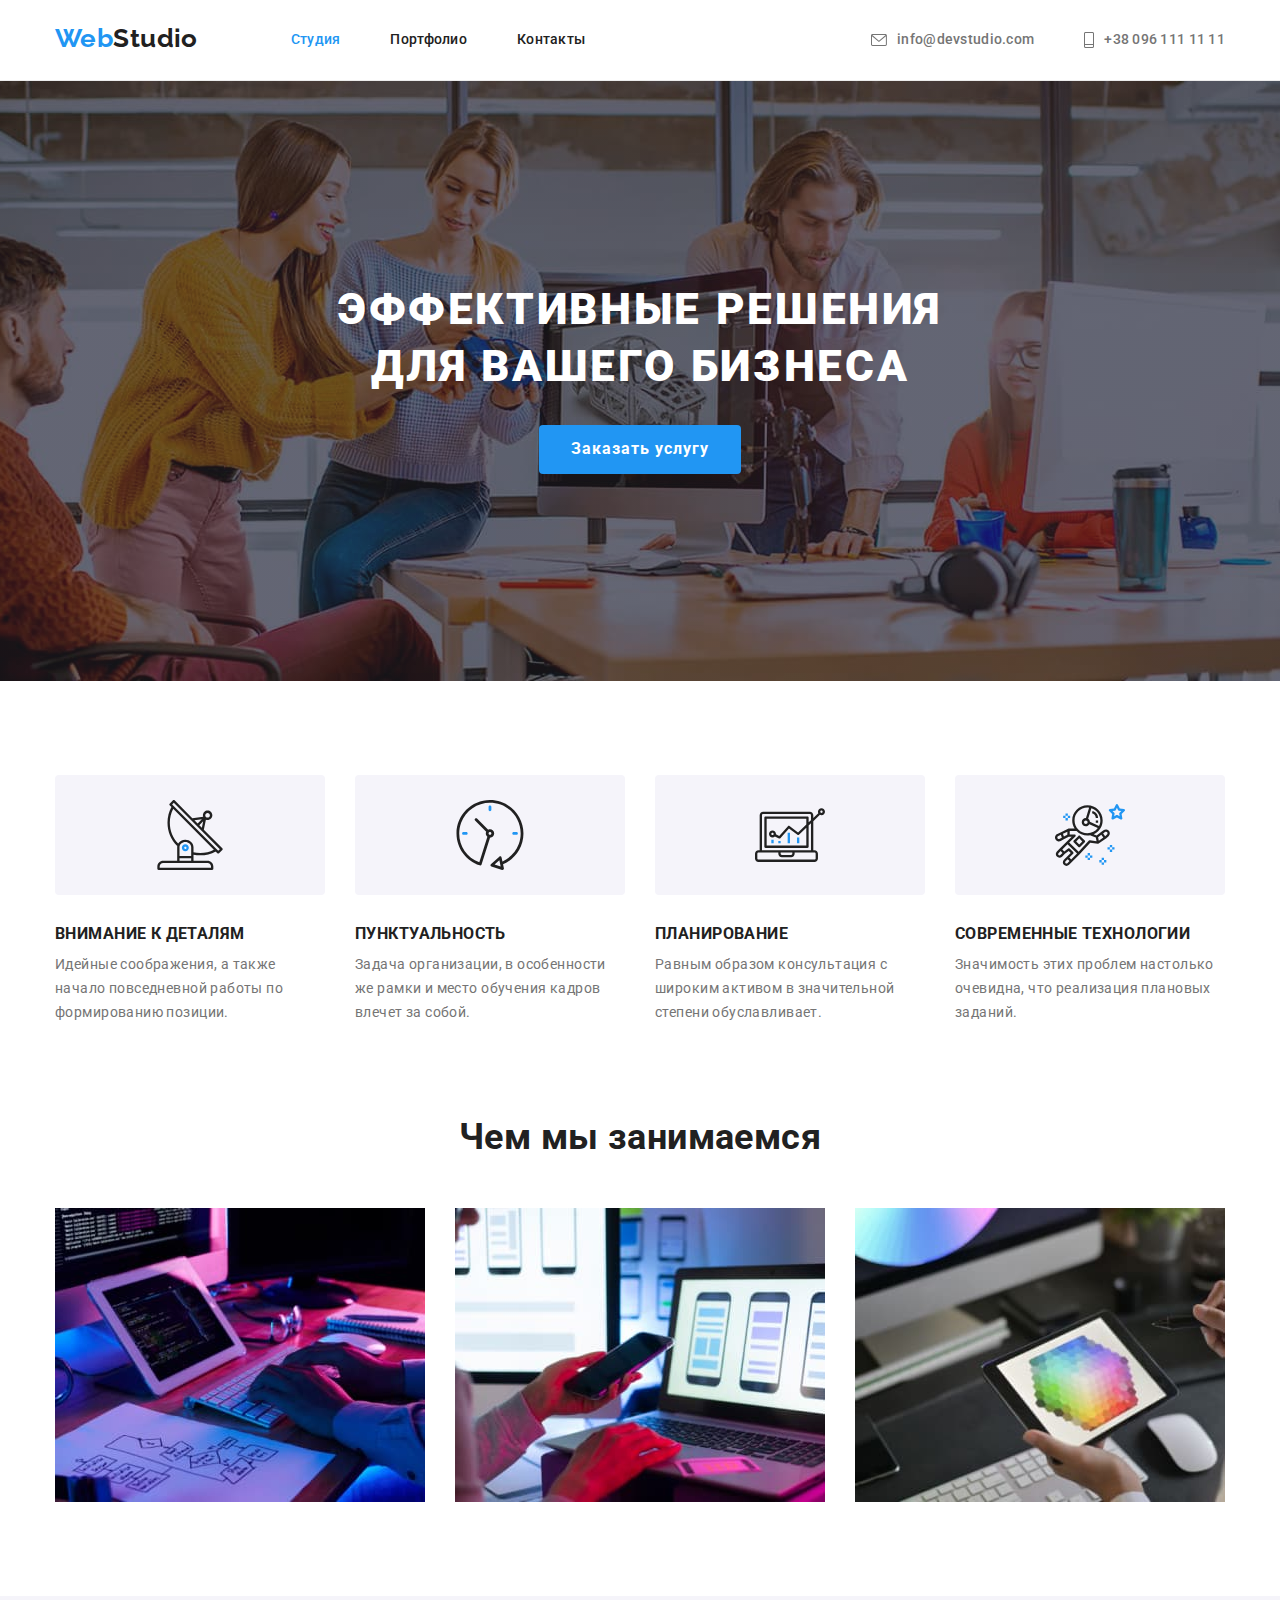
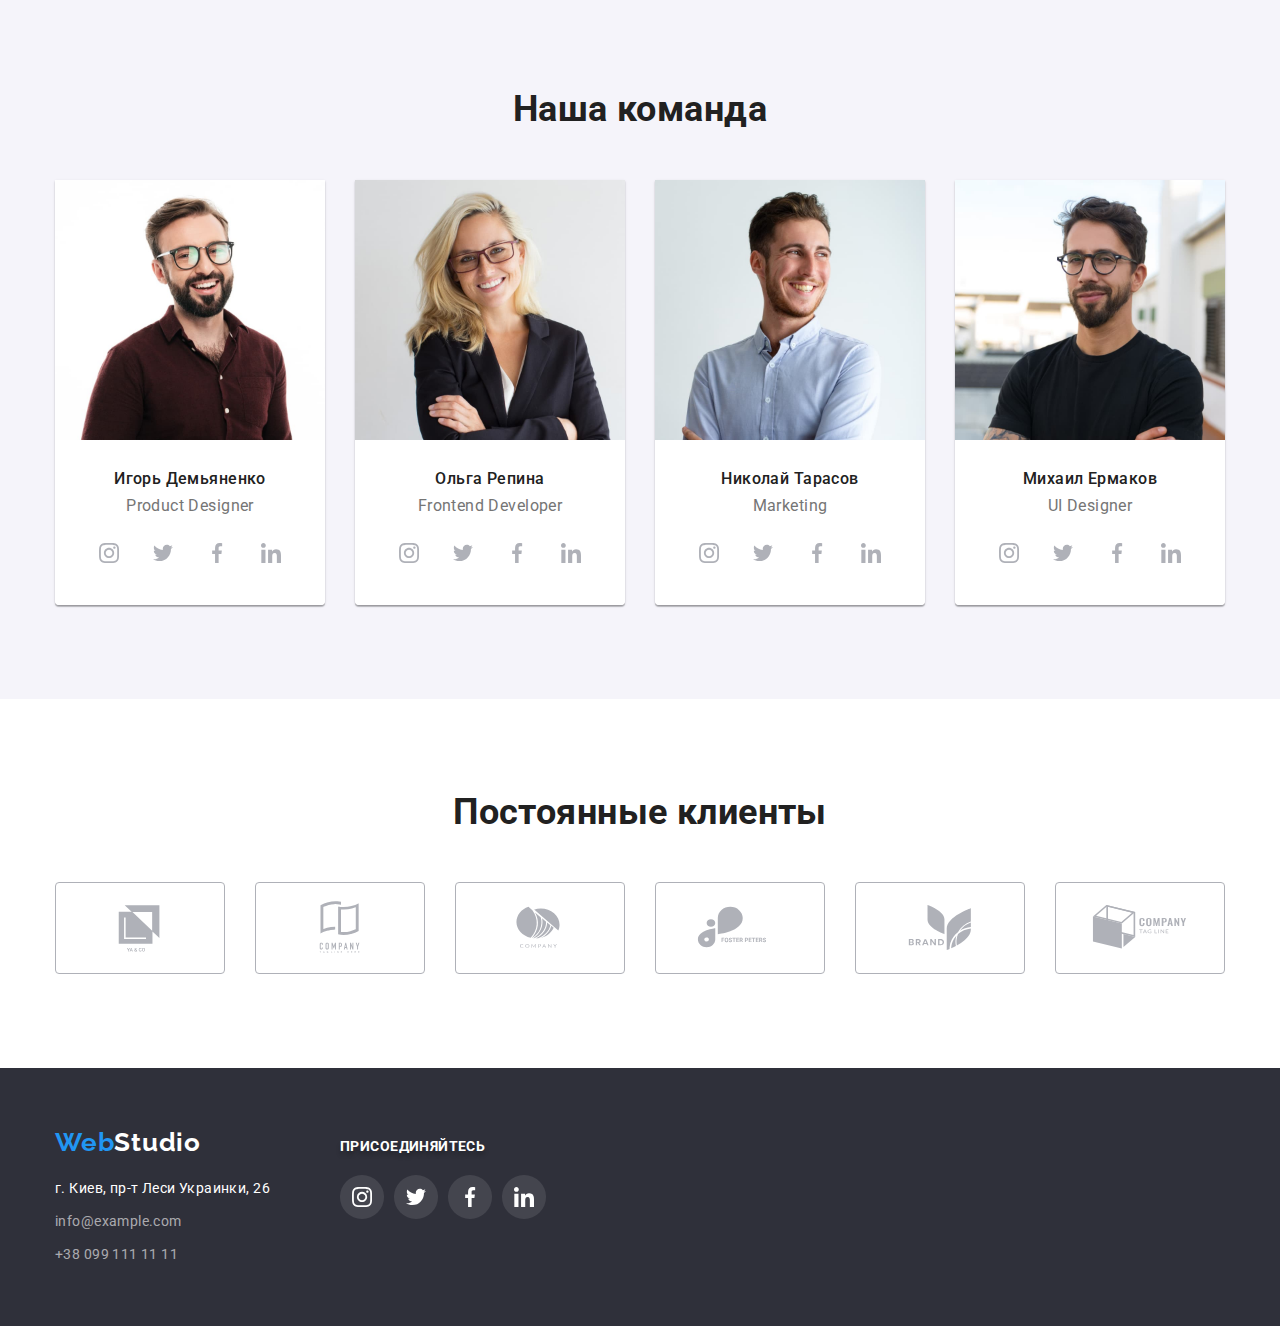
==== index.html @ 649fbcde "hw-5.0" ====
<!DOCTYPE html>
<html lang="ru">
  <head>
    <meta charset="UTF-8" />
    <meta http-equiv="X-UA-Compatible" content="IE=edge" />
    <meta name="viewport" content="width=device-width, initial-scale=1.0" />
    <title>Студия</title>
    <link rel="preconnect" href="https://fonts.googleapis.com">
    <link rel="preconnect" href="https://fonts.gstatic.com" crossorigin>
    <link href="https://fonts.googleapis.com/css2?family=Raleway:wght@700&family=Roboto:wght@400;500;700;900&display=swap"
      rel="stylesheet">
    <link rel="stylesheet" href="https://cdnjs.cloudflare.com/ajax/libs/modern-normalize/1.1.0/modern-normalize.min.css" />
    <link rel="stylesheet" href="css/style.css" />
  </head>

  <body>
    <!--top line-->
    <header class="header">
      <div class="container header-wrap">
        <nav class="nav">
        <!--retur to main paig-->
        <a href="./index.html" class="logo"><span class="logo-accent">Web</span>Studio</a>
        <!--nav-->
        <ul class="site-nav list">
          <li class="top-item">
            <a class="top_link current" href="./index.html">Студия</a>
          </li>
          <li class="top-item">
            <a class="top_link" href="./portfolio.html">Портфолио</a>
          </li>
          <li class="top-item">
            <a class="top_link" href="">Контакты</a>
          </li>
        </ul>
      </nav>
      <!--contacts-->
      <ul class="top-contacts list">
        <li class="contact-item">
          <a class="top_contact" href="mailto:info@devstudio.com">
            <svg class="top-contact-icon" width="16" height="12">
              <use href="img/icons.svg#icon-email">
              </use>
            </svg>info@devstudio.com</a>
        </li>
        <li class="contact-item">
          <a class="top_contact" href="telto:+380961111111">
            <svg class="top-contact-icon" width="10" height="16">
              <use href="img/icons.svg#icon-phone"></use>
            </svg>+38 096 111 11 11</a>
        </li>
      </ul>
    </div>
    </header>

    <main>
      <!--section 1-->
      <section class="hero overlay">
        <div class="container">
          <h1 class="hero_title">Эффективные решения для вашего бизнеса</h1>
          <button class="button_primary">Заказать услугу</button>
        </div>
      </section>

      <!--section 2-->
      <section class="section-features">
      <div class="container top-padding">
          <!--title "Особенности" need to hide whit styles CSS-->
          <h2 class="features">Особенности</h2>
          <ul class="features-list list">
            <li class="features-item">
              <div class="features-icons">
                <svg class="features-icon" width="70" height="70">
                  <use href="img/icons.svg#icon-antenna"></use>
                </svg>
              </div>
              <h3 class="features_title">Внимание к деталям</h3>
              <p>Идейные соображения, а также начало повседневной работы по формированию позиции.</p>
            </li>
            <li class="features-item">
              <div class="features-icons">
                <svg class="features-icon" width="70" height="70">
                  <use href="img/icons.svg#icon-clock"></use>
                </svg>
              </div>
              <h3 class="features_title">Пунктуальность</h3>
              <p>
                Задача организации, в особенности же рамки и место обучения кадров влечет за собой.
              </p>
            </li>
            <li class="features-item">
              <div class="features-icons">
                <svg class="features-icon" width="70" height="70">
                  <use href="img/icons.svg#icon-diagram"></use>
                </svg>
              </div>
              <h3 class="features_title">Планирование</h3>
              <p>
                Равным образом консультация с широким активом в значительной степени обуславливает.
              </p>
            </li>
            <li class="features-item">
              <div class="features-icons">
                <svg class="features-icon" width="70" height="70">
                  <use href="img/icons.svg#icon-astronaut"></use>
                </svg>
              </div>
              <h3 class="features_title">Современные технологии</h3>
              <p>Значимость этих проблем настолько очевидна, что реализация плановых заданий.</p>
            </li>
          </ul>
      </div>
      </section>

      <!--section 3-->
      <section class="section-work no-padding">
      <div class="container">
        <h2 class="work">Чем мы занимаемся</h2>
        <ul class="work-list list">
          <li class="work-item">
            <img src="img/index/section_3/section3-1.jpg" alt="Планирование работы" width="370" height="294" />
          </li>
          <li class="work-item">
            <img src="img/index/section_3/section3-2.jpg" alt="Работа с уведомлениями" width="370" height="294" />
          </li>
          <li class="work-item">
            <img src="img/index/section_3/section3-3.jpg" alt="Оптимизация рабочего графика" width="370" height="294" />
          </li>
        </ul>
      </div>
      </section>

      <!--section 4-->
      <section class="section-team">
        <div class="container">
          <h2 class="team">Наша команда</h2>
          <ul class="team-list list">
            <li class="team-item">
              <img class="team-img" src="img/index/section_4/section4-1.jpg" alt="Работник компании" width="270" height="260" />
              <div class="team-content">
              <h3 class="team_name">Игорь Демьяненко</h3>
              <p lang="en" class="team_prof">Product Designer</p>
              <ul class="team-socials-list list">
                <li class="team-socials-item">
                  <a href="" class="team-socials-link">
                    <svg class="team-socials-icon" width="20" height="20">
                      <use href="./img/icons.svg#icon-instagram">
                      </use>
                    </svg>
                  </a>
                </li>
                <li class="team-socials-item">
                  <a href="" class="team-socials-link">
                    <svg class="team-socials-icon" width="20" height="20">
                      <use href="./img/icons.svg#icon-twitter">
                      </use>
                    </svg>
                  </a> 
                </li>
                <li class="team-socials-item">
                  <a href="" class="team-socials-link">
                    <svg class="team-socials-icon" width="20" height="20">
                      <use href="./img/icons.svg#icon-facebook">
                      </use>
                    </svg>
                  </a>
                </li>
                <li class="team-socials-item">
                  <a href="" class="team-socials-link">
                    <svg class="team-socials-icon" width="20" height="20">
                      <use href="./img/icons.svg#icon-linkedin">
                      </use>
                    </svg>
                  </a>
                </li>
              </ul>
              </div>
            </li>
            <li class="team-item">
              <img class="team-img" src="img/index/section_4/section4-2.jpg" alt="Работник компании" width="270" height="260" />
              <div class="team-content">
              <h3 class="team_name">Ольга Репина</h3>
              <p lang="en" class="team_prof">Frontend Developer</p>
              <ul class="team-socials-list list">
                <li class="team-socials-item">
                  <a href="" class="team-socials-link">
                    <svg class="team-socials-icon" width="20" height="20">
                      <use href="./img/icons.svg#icon-instagram">
                      </use>
                    </svg>
                  </a>
                </li>
                <li class="team-socials-item">
                  <a href="" class="team-socials-link">
                    <svg class="team-socials-icon" width="20" height="20">
                      <use href="./img/icons.svg#icon-twitter">
                      </use>
                    </svg>
                  </a>
                </li>
                <li class="team-socials-item">
                  <a href="" class="team-socials-link">
                    <svg class="team-socials-icon" width="20" height="20">
                      <use href="./img/icons.svg#icon-facebook">
                      </use>
                    </svg>
                  </a>
                </li>
                <li class="team-socials-item">
                  <a href="" class="team-socials-link">
                    <svg class="team-socials-icon" width="20" height="20">
                      <use href="./img/icons.svg#icon-linkedin">
                      </use>
                    </svg>
                  </a>
                </li>
              </ul>
              </div>
            </li>
            <li class="team-item">
              <img class="team-img" src="img/index/section_4/sectoin4-3.jpg" alt="Работник компании" width="270" height="260" />
              <div class="team-content">
              <h3 class="team_name">Николай Тарасов</h3>
              <p lang="en" class="team_prof">Marketing</p>
              <ul class="team-socials-list list">
                <li class="team-socials-item">
                  <a href="" class="team-socials-link">
                    <svg class="team-socials-icon" width="20" height="20">
                      <use href="./img/icons.svg#icon-instagram">
                      </use>
                    </svg>
                  </a>
                </li>
                <li class="team-socials-item">
                  <a href="" class="team-socials-link">
                    <svg class="team-socials-icon" width="20" height="20">
                      <use href="./img/icons.svg#icon-twitter">
                      </use>
                    </svg>
                  </a>
                </li>
                <li class="team-socials-item">
                  <a href="" class="team-socials-link">
                    <svg class="team-socials-icon" width="20" height="20">
                      <use href="./img/icons.svg#icon-facebook">
                      </use>
                    </svg>
                  </a>
                </li>
                <li class="team-socials-item">
                  <a href="" class="team-socials-link">
                    <svg class="team-socials-icon" width="20" height="20">
                      <use href="./img/icons.svg#icon-linkedin">
                      </use>
                    </svg>
                  </a>
                </li>
              </ul>
              </div>
            </li>
            <li class="team-item">
              <img class="team-img" src="img/index/section_4/section4-4.jpg" alt="Работник компании" width="270" height="260" />
              <div class="team-content">
              <h3 class="team_name">Михаил Ермаков</h3>
              <p lang="en" class="team_prof">UI Designer</p>
              <ul class="team-socials-list list">
                <li class="team-socials-item">
                  <a href="" class="team-socials-link">
                    <svg class="team-socials-icon" width="20" height="20">
                      <use href="./img/icons.svg#icon-instagram">
                      </use>
                    </svg>
                  </a>
                </li>
                <li class="team-socials-item">
                  <a href="" class="team-socials-link">
                    <svg class="team-socials-icon" width="20" height="20">
                      <use href="./img/icons.svg#icon-twitter">
                      </use>
                    </svg>
                  </a>
                </li>
                <li class="team-socials-item">
                  <a href="" class="team-socials-link">
                    <svg class="team-socials-icon" width="20" height="20">
                      <use href="./img/icons.svg#icon-facebook">
                      </use>
                    </svg>
                  </a>
                </li>
                <li class="team-socials-item">
                  <a href="" class="team-socials-link">
                    <svg class="team-socials-icon" width="20" height="20">
                      <use href="./img/icons.svg#icon-linkedin">
                      </use>
                    </svg>
                  </a>
                </li>
              </ul>
              </div>
            </li>
          </ul>
        </div>
      </section>

      <!--section 5-->
      <section class="section-clients">
        <div class="container">
          <h2 class="clients">Постоянные клиенты</h2>
          <ul class="clients-list list">
            <li class="clients-item">
              <a class="clients-link" href="">
                <svg class="clients-icon" width="106" height="60">
                  <use href="img/icons.svg#icon-logo1"></use>
                </svg>
              </a>
            </li>
            <li class="clients-item">
              <a class="clients-link" href="">
                <svg class="clients-icon" width="106" height="60">
                  <use href="img/icons.svg#icon-logo2"></use>
                </svg>
              </a>
            </li>
            <li class="clients-item">
              <a class="clients-link" href="">
                <svg class="clients-icon" width="106" height="60">
                  <use href="img/icons.svg#icon-logo3"></use>
                </svg>
              </a>
            </li>
            <li class="clients-item">
              <a class="clients-link" href="">
                <svg class="clients-icon" width="106" height="60">
                  <use href="img/icons.svg#icon-logo4"></use>
                </svg>
              </a>
            </li>
            <li class="clients-item">
              <a class="clients-link" href="">
                <svg class="clients-icon" width="106" height="60">
                  <use href="img/icons.svg#icon-logo5"></use>
                </svg>
              </a>
            </li>
            <li class="clients-item">
              <a class="clients-link" href="">
                <svg class="clients-icon" width="106" height="60">
                  <use href="img/icons.svg#icon-logo6"></use>
                </svg>
              </a>
            </li>
          </ul>
        </div>
      </section>
    </main>

    <footer class="footer">
      <div class="container footer-container">
        <div class="footer-block">
        <a class="logo-footer" href="./index.html"><span class="logo-accent">Web</span>Studio</a>
        <address class="address">
          <ul class="list">
            <li class="address-item">
              <a class="address-map" href="https://goo.gl/maps/jYwfcW3zjosPF1Vx7" target="_blank" rel="noopener noreferrer" >г.
                Киев, пр-т Леси Украинки, 26</a>
            </li>
            <li class="address-item">
              <a class="address-contact" href="mailto:info@example.com">info@example.com</a>
            </li>
            <li class="address-item">
              <a class="address-contact" href="telto:+380991111111">+38 099 111 11 11</a>
            </li>
          </ul>
        </address>
        </div>
        <div class="footer-block">
          <p class="join-text">Присоединяйтесь</p>
          <ul class="join-socials-list list">
            <li class="join-socials-item">
              <a href="" class="join-socials-link">
                <svg class="join-socials-icon" width="20" height="20">
                  <use href="./img/icons.svg#icon-instagram">
                  </use>
                </svg>
              </a>
            </li>
            <li class="join-socials-item">
              <a href="" class="join-socials-link">
                <svg class="join-socials-icon" width="20" height="20">
                  <use href="./img/icons.svg#icon-twitter">
                  </use>
                </svg>
              </a>
            </li>
            <li class="join-socials-item">
              <a href="" class="join-socials-link">
                <svg class="join-socials-icon" width="20" height="20">
                  <use href="./img/icons.svg#icon-facebook">
                  </use>
                </svg>
              </a>
            </li>
            <li class="join-socials-item">
              <a href="" class="join-socials-link">
                <svg class="join-socials-icon" width="20" height="20">
                  <use href="./img/icons.svg#icon-linkedin">
                  </use>
                </svg>
              </a>
            </li>
          </ul>
        </div>
      </div>
    </footer>
  </body>
</html>
---- css/style.css ----
/* main-color #757575 */
/* secondary-color #212121 */
/* accent-color #2196F3 */

:root {
  --primary-text-color: #757575;
  --title-text-color: #212121;
  --accent-color: #2196f3;
  --accent-hover: #188ce8;
  --primary-white-color: #ffffff;
  --primary-background: #2f303a;
  --secondary-background: #f5f4fa;
  --top-border: #ececec;
  --bottom-border: #eeeeee;
  --icons-color: #afb1b8;
  --card-gap: 30px;
}
h1,
h2,
h3,
h4,
h5,
h6,
p {
  margin: 0;
}
ul {
  margin: 0;
  padding: 0;
}
img {
  display: block;
  max-width: 100%;
  height: auto;
}
body {
  font-family: 'Roboto', sans-serif;
  font-weight: 400;
  font-size: 14px;
  line-height: 1.7;
  letter-spacing: 0.03em;
  background-color: var(--primary-white-color);
  color: var(--primary-text-color);
}
.list {
  padding: 0;
  margin: 0;
  list-style: none;
}
.container {
  margin-left: auto;
  margin-right: auto;
  width: 1200px;
  padding-left: 15px;
  padding-right: 15px;
}
/* ===== Header ====== */
.header {
  border-bottom: 1px solid var(--top-border);
}
.header-wrap {
  display: flex;
}
.nav {
  display: flex;
}
.site-nav {
  display: flex;
  align-items: center;
}
.logo {
  font-family: 'Raleway', sans-serif;
  font-weight: 700;
  font-size: 26px;
  line-height: 1.1;
  text-decoration: none;
  color: var(--title-text-color);
  margin-right: 93px;
  padding: 24px 0;
}
.logo-accent {
  font-family: 'Raleway', sans-serif;
  font-weight: 700;
  font-size: 26px;
  line-height: 1.1;
  text-decoration: none;
  color: var(--accent-color);
}
.top-item + .top-item {
  margin-left: 50px;
}

.top_link {
  display: flex;
  padding: 32px 0;
  font-weight: 500;
  font-size: 14px;
  line-height: 1.1;
  letter-spacing: 0.02em;
  text-decoration: none;
  color: var(--title-text-color);
}
.top_link:hover,
.top_link:focus,
.top_contact:hover,
.top_contact:focus {
  color: var(--accent-color);
}
.current {
  color: var(--accent-color);
}
.top-contacts {
  display: flex;
  margin-left: auto;
  align-items: center;
}
.top_contact {
  font-weight: 500;
  font-size: 14px;
  line-height: 1.1;
  letter-spacing: 0.02em;
  text-decoration: none;
  color: var(--primary-text-color);
  padding: 32px 0;
  align-items: center;
  justify-content: center;
  display: flex;
}
.contact-item + .contact-item {
  margin-left: 50px;
}
.top-contact-icon {
  margin-right: 10px;
  fill: currentColor;
}
/* ==== end-header ====== */
/* ====section hero ====*/
.overlay {
  max-width: 1600px;
  height: 600px;
  margin-left: auto;
  margin-right: auto;
  background-image: linear-gradient(
      rgba(47, 48, 58, 0.4),
      rgba(47, 48, 58, 0.4)
    ),
    url(../img/index/hero.jpg);
  background-repeat: no-repeat;
  background-position: center;
  background-size: cover;
}
.hero {
  padding-top: 200px;
  padding-bottom: 200px;
  text-align: center;
  background-color: var(--primary-background);
}
.hero_title {
  width: 696px;
  margin-top: 0;
  margin-bottom: 30px;
  margin-left: auto;
  margin-right: auto;
  font-weight: 900;
  font-size: 44px;
  line-height: 1.3;
  letter-spacing: 0.06em;
  text-transform: uppercase;
  color: var(--primary-white-color);
}
/* ====end section hero ====*/
/* ===sections studio ===*/
/* features */
.features,
.filter /*in portfolio*/ {
  display: none;
}
.features-list {
  display: flex;
}
.features-item {
  width: 270px;
}
.features-item:nth-child(n + 2) {
  margin-left: 30px;
}
.features-icons {
  display: flex;
  height: 120px;
  background-color: var(--secondary-background);
  border-radius: 4px;
  margin-bottom: 30px;
  align-items: center;
  justify-content: center;
}
.features_title {
  margin-bottom: 10px;
  font-weight: 700;
  line-height: 1.1;
  text-transform: uppercase;
  color: var(--title-text-color);
}
.section-features,
.section-filter, /* in portfolio*/ 
.section-work,
.section-team,
.section-clients {
  padding-top: 94px;
  padding-bottom: 94px;
}
.no-padding {
  padding-top: 0;
}
/* work */
.work-list {
  display: flex;
}
.work-item + .work-item {
  margin-left: 30px;
}
.work,
.team,
.clients {
  margin-bottom: 50px;
  font-weight: 700;
  font-size: 36px;
  line-height: 1.1;
  text-align: center;
  color: var(--title-text-color);
}

/* Team */
.section-team {
  background-color: var(--secondary-background);
}
.team-list {
  display: flex;
  margin-left: calc(-1 * var(--card-gap));
}

.team-item {
  flex-basis: calc(100% / 4 - var(--card-gap));
  margin-left: var(--card-gap);
  box-shadow: 0px 1px 3px rgba(0, 0, 0, 0.12), 0px 1px 1px rgba(0, 0, 0, 0.14),
    0px 2px 1px rgba(0, 0, 0, 0.2);
  border-radius: 0px 0px 4px 4px;
}
.team-content {
  width: 270px;
  padding: 30px 32px;
  background-color: var(--primary-white-color);
  border-radius: 0px 0px 4px 4px;
}
.team_name {
  font-weight: 500;
  font-size: 16px;
  line-height: 1.1;
  text-align: center;
  color: var(--title-text-color);
  margin-bottom: 10px;
}
.team_prof {
  font-size: 16px;
  line-height: 1.1;
  text-align: center;
  margin-bottom: 16px;
}
.team-socials-list {
  display: flex;
  justify-content: center;
}
.team-socials-link {
  display: flex;
  height: 44px;
  width: 44px;
  border-radius: 50%;
  align-items: center;
  justify-content: center;
  color: var(--icons-color);
}
.team-socials-item + .team-socials-item {
  margin-left: 10px;
}
.team-socials-icon {
  fill: currentColor;
}
.team-socials-link:hover,
.team-socials-link:focus {
  background-color: var(--accent-color);
  color: var(--primary-white-color);
}
/*=======clients=======*/
.clients {
  margin-bottom: 50px;
}
.clients-list {
  display: flex;
}
.clients-item + .clients-item {
  margin-left: var(--card-gap);
}
.clients-link {
  display: flex;
  width: 170px;
  height: 92px;
  border: 1px solid var(--icons-color);
  border-radius: 4px;
  align-items: center;
  justify-content: center;
  color: var(--icons-color);
  cursor: pointer;
}
.clients-icon {
  fill: currentColor;
}
.clients-link:hover,
.clients-link:focus {
  color: var(--accent-color);
  border: 1px solid var(--accent-color);
}
/*=======END clients=======*/
/* ===END sections studio ===*/
/* =======footer======= */
.footer {
  background-color: var(--primary-background);
  padding-top: 60px;
  padding-bottom: 60px;
}
.footer-container {
  display: flex;
  align-items: baseline;
}
.footer-block + .footer-block {
  margin-left: 70px;
}
.logo-footer {
  display: flex;
  font-family: 'Raleway', sans-serif;
  font-weight: 700;
  font-size: 26px;
  line-height: 1.1;
  letter-spacing: 0.03em;
  text-decoration: none;
  color: var(--primary-white-color);
  margin-bottom: 20px;
}
.address-item:not(:last-child) {
  margin-bottom: 9px;
}
.address-map {
  font-style: normal;
  text-decoration: none;
  color: var(--primary-white-color);
}
.address-contact {
  font-style: normal;
  text-decoration: none;
  color: rgba(255, 255, 255, 0.6);
}
.address-map:hover,
.address-map:focus {
  color: var(--accent-color);
}
.address-contact:hover,
.address-contact:focus {
  color: var(--accent-color);
}
.join-text {
  margin-bottom: 20px;
  text-transform: uppercase;
  font-weight: 700;
  line-height: 1.14;
  color: var(--primary-white-color);
  text-shadow: 0px 4px 4px rgba(0, 0, 0, 0.25);
}
.join-socials-list {
  display: flex;
  justify-content: center;
}
.join-socials-link {
  display: flex;
  height: 44px;
  width: 44px;
  border-radius: 50%;
  align-items: center;
  justify-content: center;
  color: var(--primary-white-color);
  background-image: linear-gradient(
    rgba(255, 255, 255, 0.1),
    rgba(255, 255, 255, 0.1)
  );
}
.join-socials-item + .join-socials-item {
  margin-left: 10px;
}
.join-socials-icon {
  fill: currentColor;
}
.join-socials-link:hover,
.join-socials-link:focus {
  background-color: var(--accent-color);
}
/* ========end footer===== */
/* =======portfolio section======= */
.filter-list {
  display: flex;
  justify-content: center;
  margin-bottom: 50px;
}
.filter-item + .filter-item {
  margin-left: 8px;
}
.project-list {
  display: flex;
  margin-left: calc(-1 * var(--card-gap));
  margin-top: calc(-1 * var(--card-gap));
  flex-wrap: wrap;
}
.project-item {
  width: calc(100% / 3 - var(--card-gap));
  margin-left: var(--card-gap);
  margin-top: var(--card-gap);
}
.project-link {
  display: block;
  text-decoration: none;
}
.project-link:hover,
.project-link:focus {
  border: 1px solid var(--bottom-border);
  box-shadow: 0px 1px 1px rgba(0, 0, 0, 0.12), 0px 4px 4px rgba(0, 0, 0, 0.06),
    1px 4px 6px rgba(0, 0, 0, 0.16);
}
.project-content {
  padding: 20px 24px;
  border: 1px solid var(--bottom-border);
  border-top: 0;
}
.project_name {
  font-weight: 700;
  font-size: 18px;
  line-height: 2;
  letter-spacing: 0.06em;
  color: var(--title-text-color);
  margin-bottom: 4px;
}
.project_about {
  font-size: 16px;
  line-height: 1.8;
  color: var(--primary-text-color);
}
/* =======end portfolio section======= */
/* ======button ========*/
.button_primary {
  border: 0;
  padding: 10px 32px;
  min-width: 136px;
  text-align: center;
  font-weight: 700;
  font-size: 16px;
  line-height: 1.8;
  letter-spacing: 0.06em;
  color: var(--primary-white-color);
  background-color: var(--accent-color);
  cursor: pointer;
  border-radius: 4px;
}
.button_secondary,
.button_current {
  border: 0;
  padding: 6px 22px;
  font-weight: 500;
  font-size: 16px;
  line-height: 1.6;
  letter-spacing: 0.03em;
  cursor: pointer;
  border-radius: 4px;
}
.button_secondary {
  background-color: var(--secondary-background);
  color: var(--title-text-color);
}
.button_current {
  color: var(--primary-white-color);
  background-color: var(--accent-color);
  box-shadow: 0px 3px 1px rgba(0, 0, 0, 0.1), 0px 1px 2px rgba(0, 0, 0, 0.08),
    0px 2px 2px rgba(0, 0, 0, 0.12);
}
.button_primary:hover,
.button_primary:focus {
  color: var(--primary-white-color);
  background-color: var(--accent-hover);
}
.button_secondary:hover,
.button_secondary:focus {
  color: var(--primary-white-color);
  background-color: var(--accent-color);
  box-shadow: 0px 3px 1px rgba(0, 0, 0, 0.1), 0px 1px 2px rgba(0, 0, 0, 0.08),
    0px 2px 2px rgba(0, 0, 0, 0.12);
}
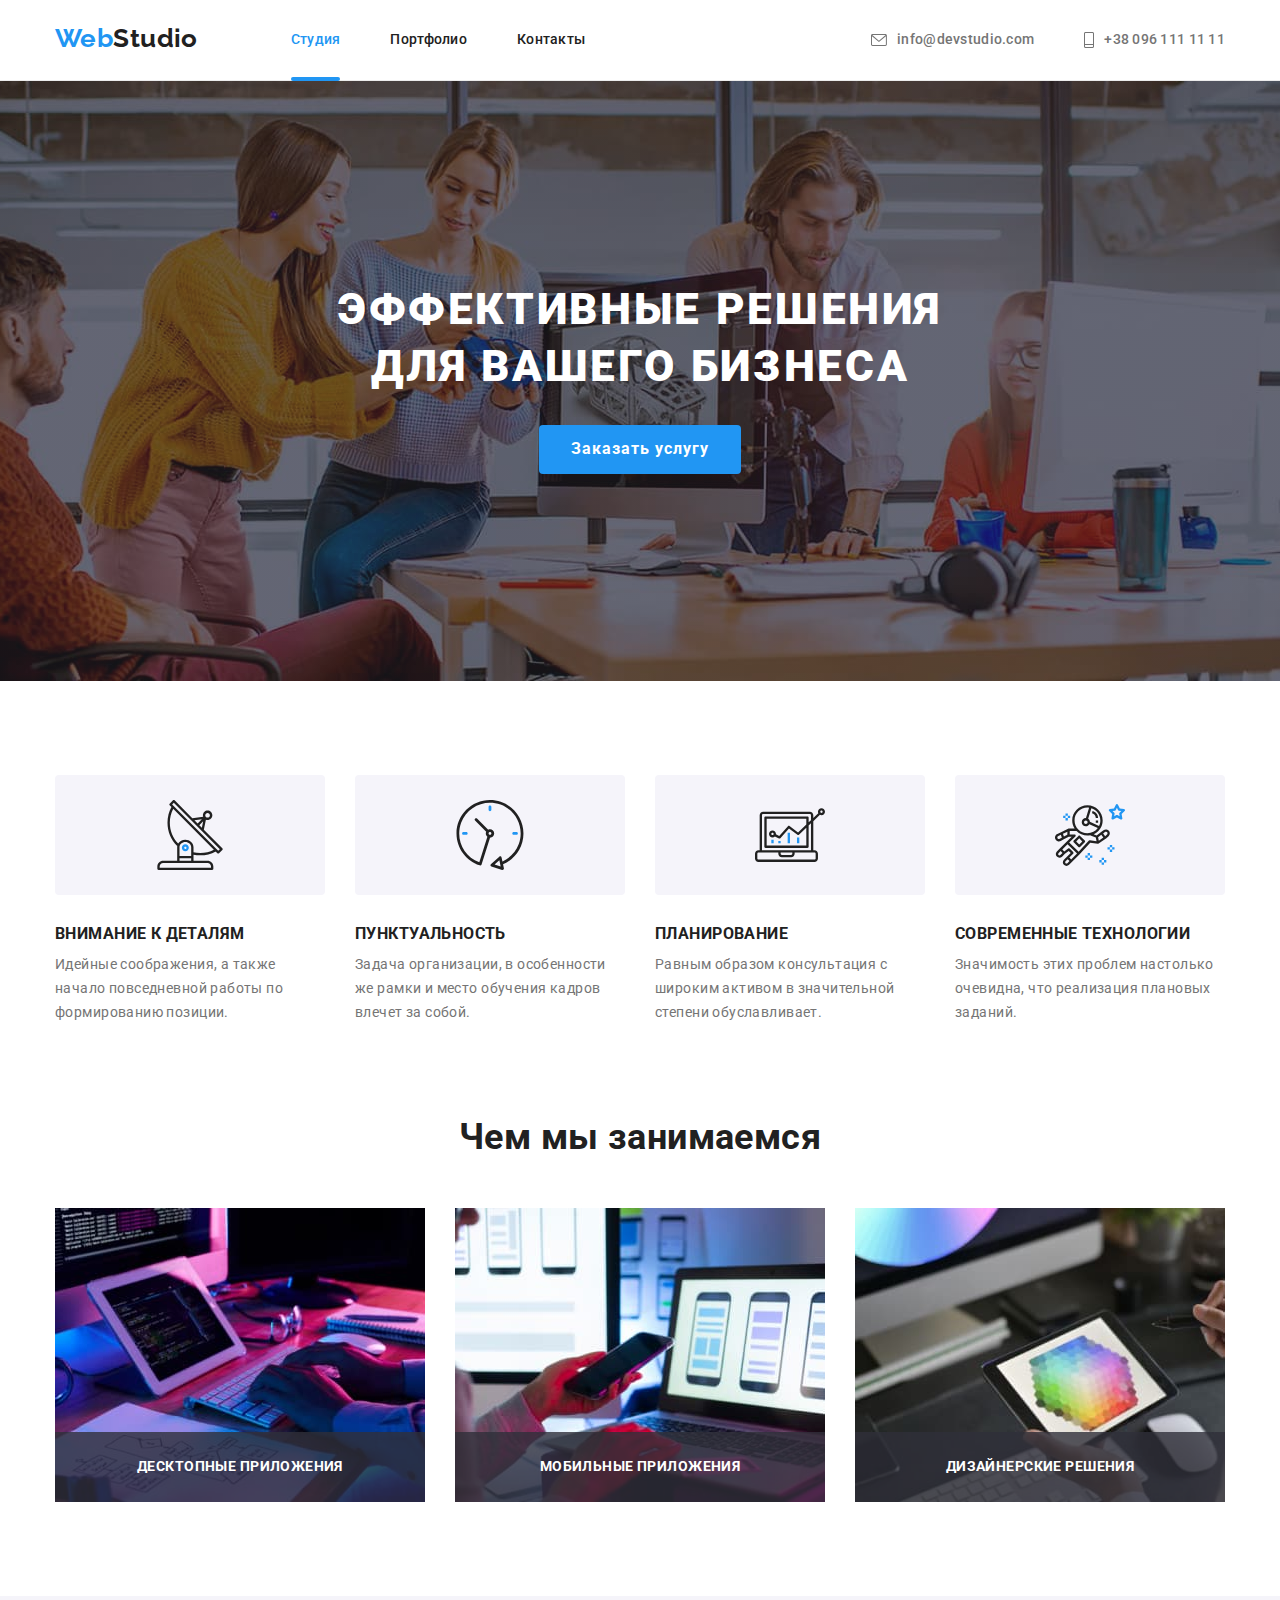
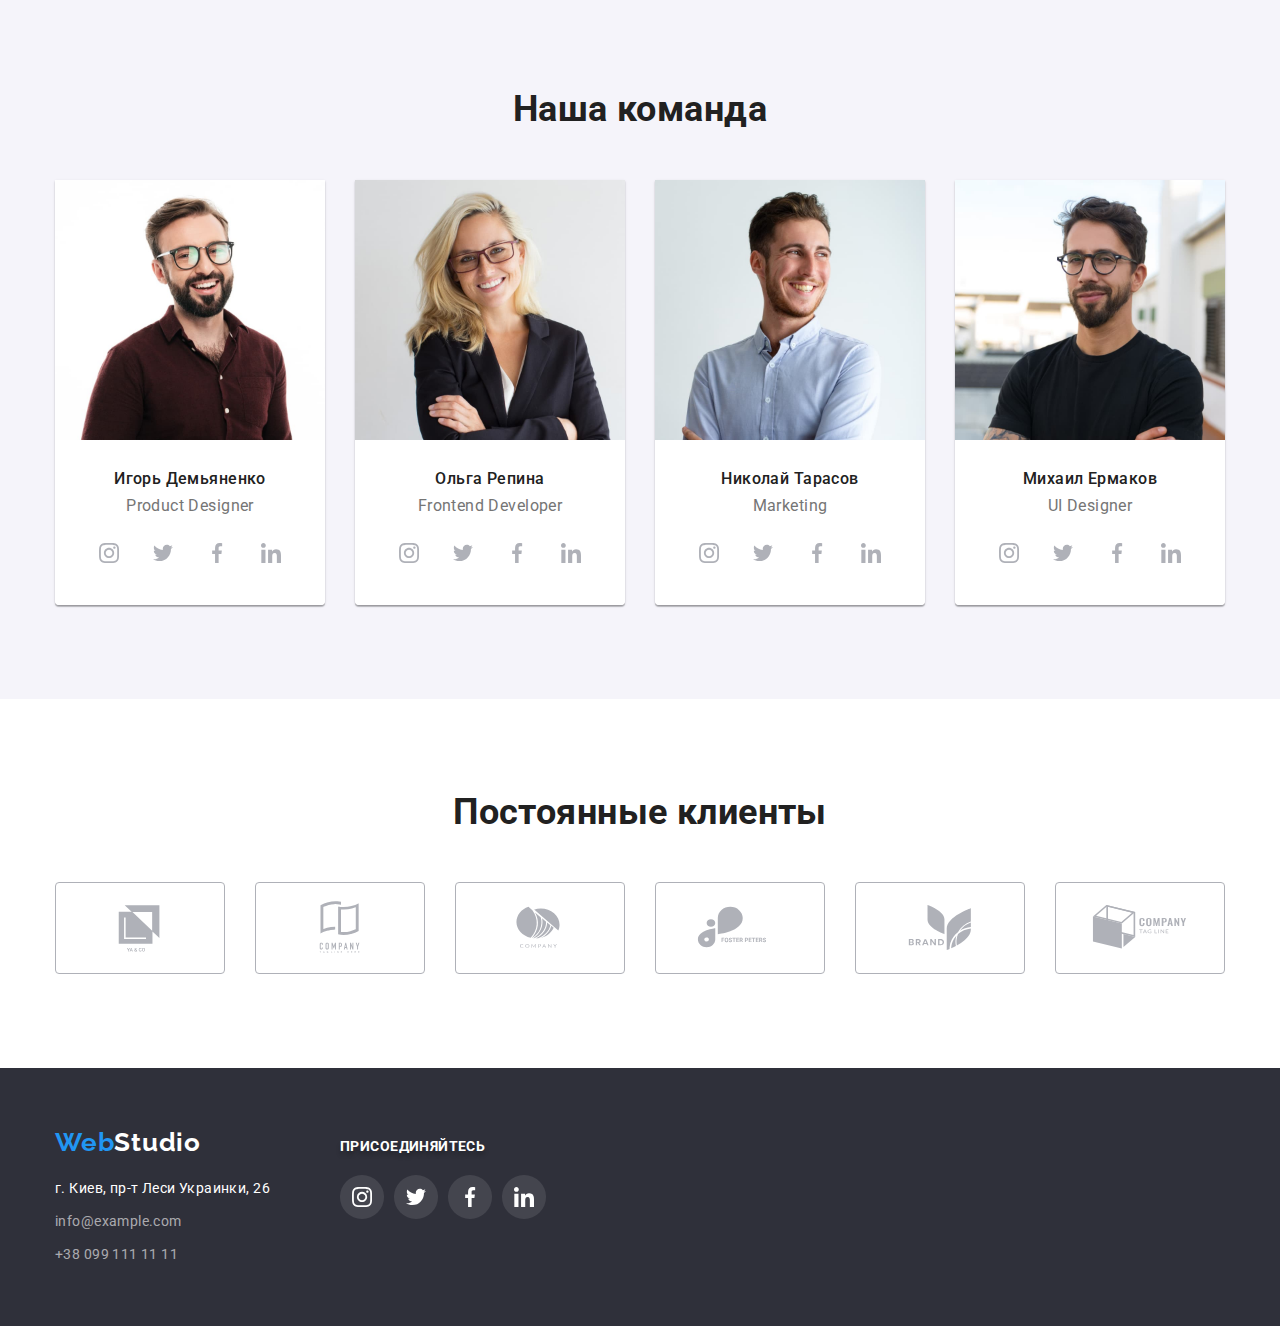
==== commit 2e48b319: "hw-5.3" ====
--- a/index.html
+++ b/index.html
@@ -57,7 +57,7 @@
       <section class="hero overlay">
         <div class="container">
           <h1 class="hero_title">Эффективные решения для вашего бизнеса</h1>
-          <button class="button_primary">Заказать услугу</button>
+          <button type="button" class="button_primary" data-modal-open>Заказать услугу</button>
         </div>
       </section>
 
@@ -117,13 +117,22 @@
         <h2 class="work">Чем мы занимаемся</h2>
         <ul class="work-list list">
           <li class="work-item">
-            <img src="img/index/section_3/section3-1.jpg" alt="Планирование работы" width="370" height="294" />
+            <div class="work-tumb">
+              <img src="img/index/section_3/section3-1.jpg" alt="Планирование работы" width="370" height="294" />
+              <p class="work-tumb-text">Десктопные приложения</p>
+            </div>
+            </li>
+          <li class="work-item">
+            <div class="work-tumb">
+              <img src="img/index/section_3/section3-2.jpg" alt="Работа с уведомлениями" width="370" height="294" />
+              <p class="work-tumb-text">Мобильные приложения</p>
+            </div>
           </li>
           <li class="work-item">
-            <img src="img/index/section_3/section3-2.jpg" alt="Работа с уведомлениями" width="370" height="294" />
-          </li>
-          <li class="work-item">
-            <img src="img/index/section_3/section3-3.jpg" alt="Оптимизация рабочего графика" width="370" height="294" />
+            <div class="work-tumb">
+              <img src="img/index/section_3/section3-3.jpg" alt="Оптимизация рабочего графика" width="370" height="294" />
+              <p class="work-tumb-text">Дизайнерские решения</p>
+            </div>
           </li>
         </ul>
       </div>
@@ -412,5 +421,16 @@
         </div>
       </div>
     </footer>
+    <div class="backdrop is-hidden" data-modal>
+      <div class="modal">
+        <button type="button" class="modal-close-btn" data-modal-close>
+          <svg class="close-back" width="18" height="18">
+            <use href="img/icons.svg#icon-close-black">
+            </use>
+          </svg>
+        </button>
+      </div>
+    </div>
+    <script src="./js/modal.js"></script>
   </body>
 </html>--- a/css/style.css
+++ b/css/style.css
@@ -24,7 +24,8 @@
 p {
   margin: 0;
 }
-ul {
+ul,
+button {
   margin: 0;
   padding: 0;
 }
@@ -99,6 +100,7 @@
   letter-spacing: 0.02em;
   text-decoration: none;
   color: var(--title-text-color);
+  transition: color 250ms cubic-bezier(0.4, 0, 0.2, 1);
 }
 .top_link:hover,
 .top_link:focus,
@@ -108,7 +110,19 @@
 }
 .current {
   color: var(--accent-color);
-}
+  position: relative;
+}
+.current::after {
+  content: '';
+  width: 100%;
+  height: 4px;
+  position: absolute;
+  background-color: var(--accent-color);
+  left: 0;
+  bottom: -1px;
+  border-radius: 2px;
+}
+
 .top-contacts {
   display: flex;
   margin-left: auto;
@@ -125,6 +139,7 @@
   align-items: center;
   justify-content: center;
   display: flex;
+  transition: color 250ms cubic-bezier(0.4, 0, 0.2, 1);
 }
 .contact-item + .contact-item {
   margin-left: 50px;
@@ -215,6 +230,23 @@
 .work-list {
   display: flex;
 }
+.work-tumb {
+  position: relative;
+}
+.work-tumb-text {
+  position: absolute;
+  bottom: 0;
+  left: 0;
+  font-weight: 700;
+  line-height: 1.1;
+  text-align: center;
+  text-transform: uppercase;
+  color: var(--primary-white-color);
+  background-color: rgba(47, 48, 58, 0.8);
+  height: 70px;
+  width: 100%;
+  padding-top: 27px;
+}
 .work-item + .work-item {
   margin-left: 30px;
 }
@@ -277,6 +309,8 @@
   align-items: center;
   justify-content: center;
   color: var(--icons-color);
+  transition: color 250ms cubic-bezier(0.4, 0, 0.2, 1),
+    background-color 250ms cubic-bezier(0.4, 0, 0.2, 1);
 }
 .team-socials-item + .team-socials-item {
   margin-left: 10px;
@@ -312,6 +346,8 @@
 }
 .clients-icon {
   fill: currentColor;
+  transition: color 250ms cubic-bezier(0.4, 0, 0.2, 1),
+    background-color 250ms cubic-bezier(0.4, 0, 0.2, 1);
 }
 .clients-link:hover,
 .clients-link:focus {
@@ -351,11 +387,13 @@
   font-style: normal;
   text-decoration: none;
   color: var(--primary-white-color);
+  transition: color 250ms cubic-bezier(0.4, 0, 0.2, 1);
 }
 .address-contact {
   font-style: normal;
   text-decoration: none;
   color: rgba(255, 255, 255, 0.6);
+  transition: color 250ms cubic-bezier(0.4, 0, 0.2, 1);
 }
 .address-map:hover,
 .address-map:focus {
@@ -389,6 +427,7 @@
     rgba(255, 255, 255, 0.1),
     rgba(255, 255, 255, 0.1)
   );
+  transition: background-color 250ms cubic-bezier(0.4, 0, 0.2, 1);
 }
 .join-socials-item + .join-socials-item {
   margin-left: 10px;
@@ -421,15 +460,37 @@
   margin-left: var(--card-gap);
   margin-top: var(--card-gap);
 }
+.project-link:hover .project-tumb-text,
+.project-link:focus .project-tumb-text {
+  transform: translateY(0);
+}
 .project-link {
   display: block;
   text-decoration: none;
+  transition: box-shadow 250ms cubic-bezier(0.4, 0, 0.2, 1);
 }
 .project-link:hover,
 .project-link:focus {
   border: 1px solid var(--bottom-border);
   box-shadow: 0px 1px 1px rgba(0, 0, 0, 0.12), 0px 4px 4px rgba(0, 0, 0, 0.06),
     1px 4px 6px rgba(0, 0, 0, 0.16);
+}
+.project-tumb {
+  position: relative;
+  overflow: hidden;
+}
+.project-tumb-text {
+  position: absolute;
+  top: 0;
+  left: 0;
+  font-size: 18px;
+  line-height: 1.5;
+  color: var(--primary-white-color);
+  background-color: rgba(33, 150, 243, 0.9);
+  padding: 63px 24px;
+  height: 100%;
+  transform: translateY(100%);
+  transition: transform 250ms cubic-bezier(0.4, 0, 0.2, 1);
 }
 .project-content {
   padding: 20px 24px;
@@ -464,6 +525,8 @@
   background-color: var(--accent-color);
   cursor: pointer;
   border-radius: 4px;
+  transition: color 250ms cubic-bezier(0.4, 0, 0.2, 1),
+    background-color 250ms cubic-bezier(0.4, 0, 0.2, 1);
 }
 .button_secondary,
 .button_current {
@@ -475,6 +538,8 @@
   letter-spacing: 0.03em;
   cursor: pointer;
   border-radius: 4px;
+  transition: color 250ms cubic-bezier(0.4, 0, 0.2, 1),
+    background-color 250ms cubic-bezier(0.4, 0, 0.2, 1);
 }
 .button_secondary {
   background-color: var(--secondary-background);
@@ -498,3 +563,52 @@
   box-shadow: 0px 3px 1px rgba(0, 0, 0, 0.1), 0px 1px 2px rgba(0, 0, 0, 0.08),
     0px 2px 2px rgba(0, 0, 0, 0.12);
 }
+.backdrop {
+  width: 100vw;
+  height: 100vh;
+  background: rgba(0, 0, 0, 0.2);
+  position: fixed;
+  top: 0;
+  transition: opacity 600ms, visibility 600ms;
+}
+.backdrop.is-hidden .modal {
+  transform: rotate(180deg) scale(0.1) translate(2600px, 2000px);
+}
+.modal {
+  width: 528px;
+  min-height: 581px;
+  background-color: var(--primary-white-color);
+  box-shadow: 0px 1px 3px rgba(0, 0, 0, 0.12), 0px 1px 1px rgba(0, 0, 0, 0.14),
+    0px 2px 1px rgba(0, 0, 0, 0.2);
+  border-radius: 4px;
+  position: absolute;
+  top: 50%;
+  left: 50%;
+  transform: translate(-50%, -50%) rotate(0) scale(1);
+  transition: 600ms;
+}
+.modal-close-btn {
+  display: flex;
+  width: 30px;
+  height: 30px;
+  border-radius: 50%;
+  background-color: var(--primary-white-color);
+  border: 1px solid rgba(0, 0, 0, 0.1);
+  filter: drop-shadow(0px 4px 4px rgba(0, 0, 0, 0.25));
+  position: absolute;
+  top: 8px;
+  right: 8px;
+  cursor: pointer;
+}
+.close-back {
+  margin: 6px;
+}
+.modal-close-btn:hover,
+.modal-close0btn:focus {
+  filter: drop-shadow(0px 1px 4px rgba(0, 0, 0, 0.25));
+}
+.is-hidden {
+  opacity: 0;
+  pointer-events: none;
+  visibility: hidden;
+}
